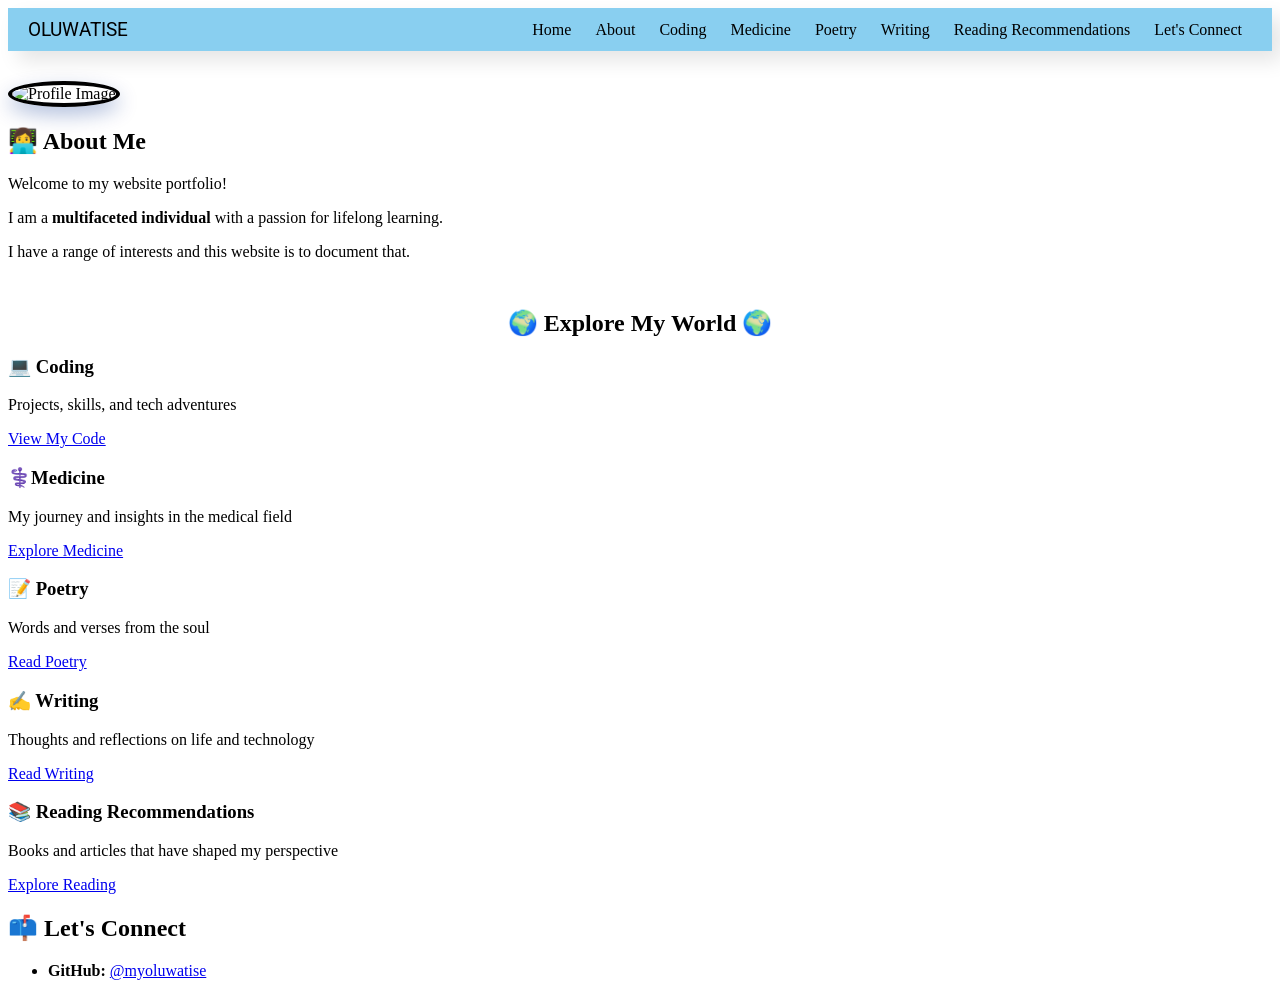
==== index.html @ 90bab813 "Update index.html" ====
<!DOCTYPE html>
<html lang="en">
<head>
    <meta charset="UTF-8">
    <meta name="viewport" content="width=device-width, initial-scale=1.0">
    <title>Oluwatise - Main Page</title>
    <link rel="stylesheet" href="oluwatise.style.css">
    <link rel="preconnect" href="https://fonts.googleapis.com">
    <link rel="preconnect" href="https://fonts.gstatic.com" crossorigin>
    <link href="https://fonts.googleapis.com/css2?family=Montserrat:ital,wght@0,100..900;1,100..900&family=Roboto:ital,wght@0,100..900;1,100..900&display=swap" rel="stylesheet">
    <meta name="description" content="personal website">
    <meta name="keywords" content="personal website, projects, education, work experience, frontend developer, skills, developer, frontend, reviews">
    <meta name="viewport" content="width=device-width, initial-scale=1.0">
    <meta property="og:title" content="Personal Website">
    <meta name="author" content="Oluwatise">
    <meta property="og:description" content="A single page HTML personal website">
    <meta property="og:type" content="website">
</head>
<body>

    <!-- Navigation Bar -->

<header class="top-header">
   <p id="name">OLUWATISE</p>
  <nav>
    <a href="#home">Home</a>
    <a href="#about">About</a>
    <a href="#coding">Coding</a>
    <a href="#medicine">Medicine</a>
    <a href="#poetry">Poetry</a>
    <a href="#writing">Writing</a>
    <a href="#reading">Reading Recommendations</a>
    <a href="#contact"> Let's Connect</a>
  </nav>
</header>


  <!-- Page Header -->
<div class="page-header" id="home">
    <img src="https://github.com/user-attachments/assets/3c02ab3e-4764-4dda-afa8-8bd44ec1426c" 
    alt="Profile Image" />
</div>


    <!-- About Me Section -->
<div class="content-card" id="about">
    <h2>👩‍💻 About Me</h2>
    <article>
        <p>Welcome to my website portfolio!</p>
        <p> I am a <strong>multifaceted individual</strong> with a passion for lifelong learning.</p>
            
        <p>I have a range of interests and this website is to document that.</p>
    </article>



<!-- Quick Links to Other Pages -->
<h2 id="explore">🌍 Explore My World 🌍</h2>

<div class="grid-container">
    <div class="grid-item" id="coding">
        <div class="card-icon"></div>
        <h3> 💻 Coding</h3>
        <p>Projects, skills, and tech adventures</p>
        <a href="coding.html" class="btn">View My Code</a>
    </div>

    <div class="grid-item">
        <div class="card-icon" id="medicine"></div>
         <h3>⚕️Medicine</h3>
        <p>My journey and insights in the medical field</p>            
        <a href="medicine.html" class="btn">Explore Medicine</a>
    </div>
        
    <div class="grid-item">
        <div class="card-icon" id="poetry"></div>
        <h3>📝 Poetry</h3>
        <p>Words and verses from the soul</p>
        <a href="poetry.html" class="btn">Read Poetry</a>
    </div>

    <div class="grid-item">
        <div class="card-icon" id="writing"></div>
        <h3>✍️ Writing</h3>
        <p>Thoughts and reflections on life and technology</p>
        <a href="writing.html" class="btn">Read Writing</a>
    </div>

    <div class="grid-item">
        <div class="card-icon" id="reading"></div>
        <h3>📚 Reading Recommendations</h3>
        <p>Books and articles that have shaped my perspective</p>
        <a href="reading.html" class="btn">Explore Reading</a>
    </div>
</div>

    <!-- Contact Section -->
    <div class="content-card" id="contact">
        <h2>📫 Let's Connect</h2>
        <ul>
            <li><strong>GitHub:</strong> <a href="https://github.com/myoluwatise">@myoluwatise</a></li>
        </ul>
    </div>
</body>
</html>
---- oluwatise.style.css ----
html{
    scroll-behavior: smooth;
}


/* styles the name in the header */
#name{
  font-size: 1.2rem;
  color: black;
  margin: 0; /* removes extra space */
  font-family: 'Roboto', sans-serif;
}


/* hover effect for name in header */
#name:hover{
  background-color: pink;
  transition: all 0.3s ease;
  padding: 0.5rem 0.5rem;
}

/* styles the top header containing name and nav */
.top-header{
  color: white;
  background-color: #89CFF0;
  display: flex;
  flex-direction: row; /* aligns items in a row */
  justify-content: space-between; /* pushes name to left, nav to right */
  align-items: center;
  padding: 10px 20px;
  position: sticky; 
  top: 0;
  z-index: 1000;
  flex-wrap: wrap;
  box-shadow: 10px 10px 20px rgba(0,0,0,0.1);
  /* border-bottom: 1px solid #000;  optional separator */
  transition: all 0.3s ease;
  opacity: 1;
  backdrop-filter: none; /* default: no blur */
}



/* moves nav to the right */
nav{
    text-align: right;
}

/* targets all the links in nav */
nav a{
  text-decoration: none;
  color: black;
  margin: 10px;
  white-space: nowrap; /*keeps them on one line */
}


/*selects all the <a> tags that are descendents of the <nav> element */
nav a:hover{
  padding: 0.5rem 0.5rem;
  background-color: pink;
  transition: all 0.3s ease;
  flex-wrap: nowrap;
  white-space: nowrap; /* forces all links to stay on 1 line */
}

#explore{
    text-align: center; 
    margin: 3rem 0 1rem;
}


/* styles the profile image in the page header */
.page-header img {
    width: 200px;
    height: 200px;
    border-radius: 50%;
    object-fit: cover;
    border: 4px solid black;
    margin-top: 30px;
    box-shadow: 0 8px 20px rgba(0, 48, 143, 0.3);
}
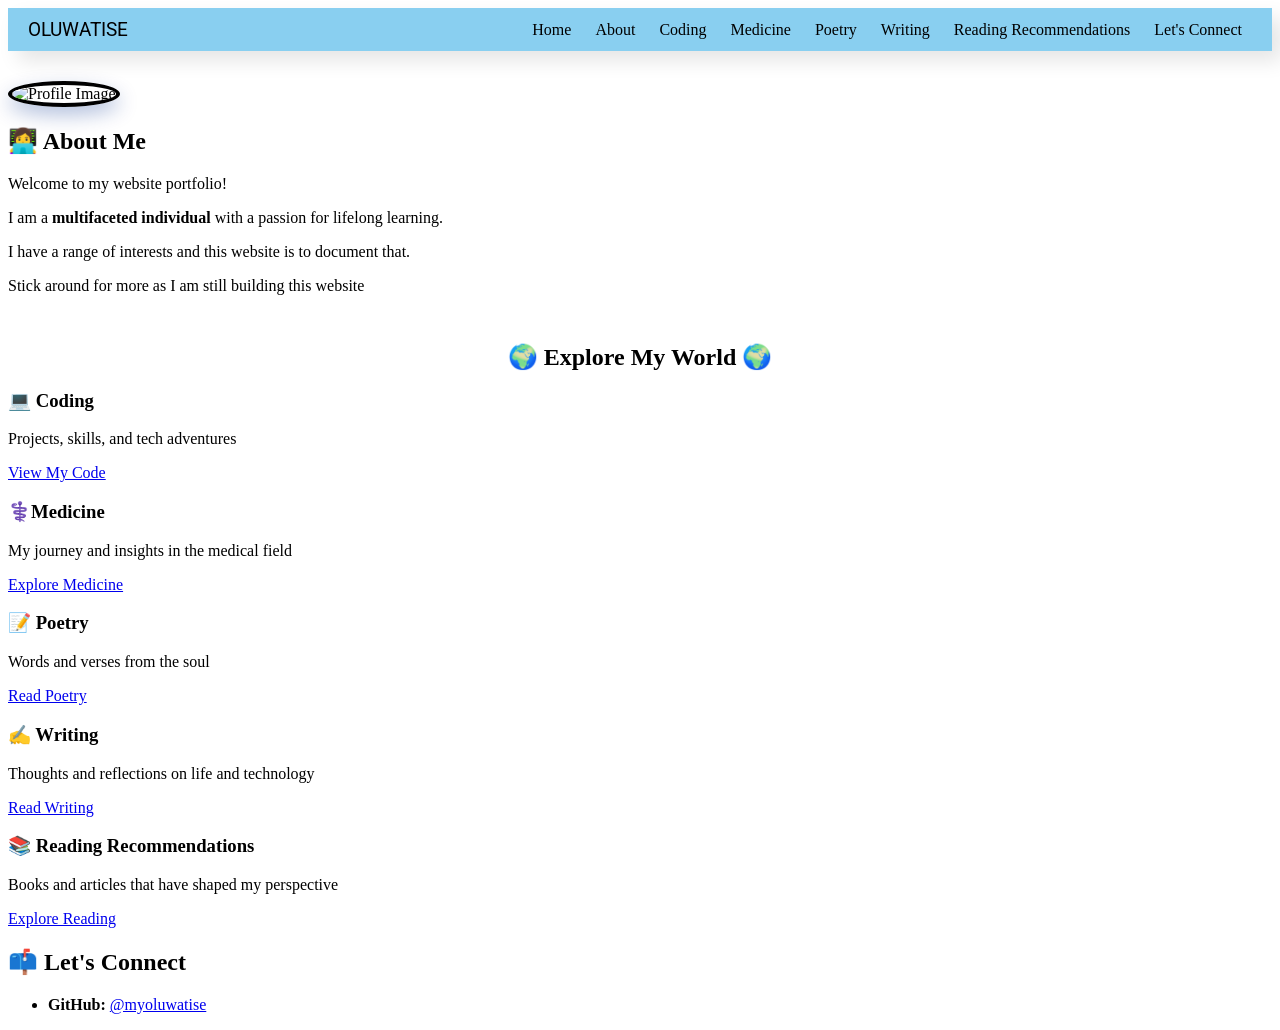
==== commit 8bb3edf2: "Update index.html" ====
--- a/index.html
+++ b/index.html
@@ -42,7 +42,7 @@
 </div>
 
 
-    <!-- About Me Section -->
+   <!-- About Me Section -->
 <div class="content-card" id="about">
     <h2>👩‍💻 About Me</h2>
     <article>
@@ -50,6 +50,7 @@
         <p> I am a <strong>multifaceted individual</strong> with a passion for lifelong learning.</p>
             
         <p>I have a range of interests and this website is to document that.</p>
+        <p>Stick around for more as I am still building this website</p>
     </article>
 
 
@@ -105,3 +106,4 @@
 </html>
 
 
+
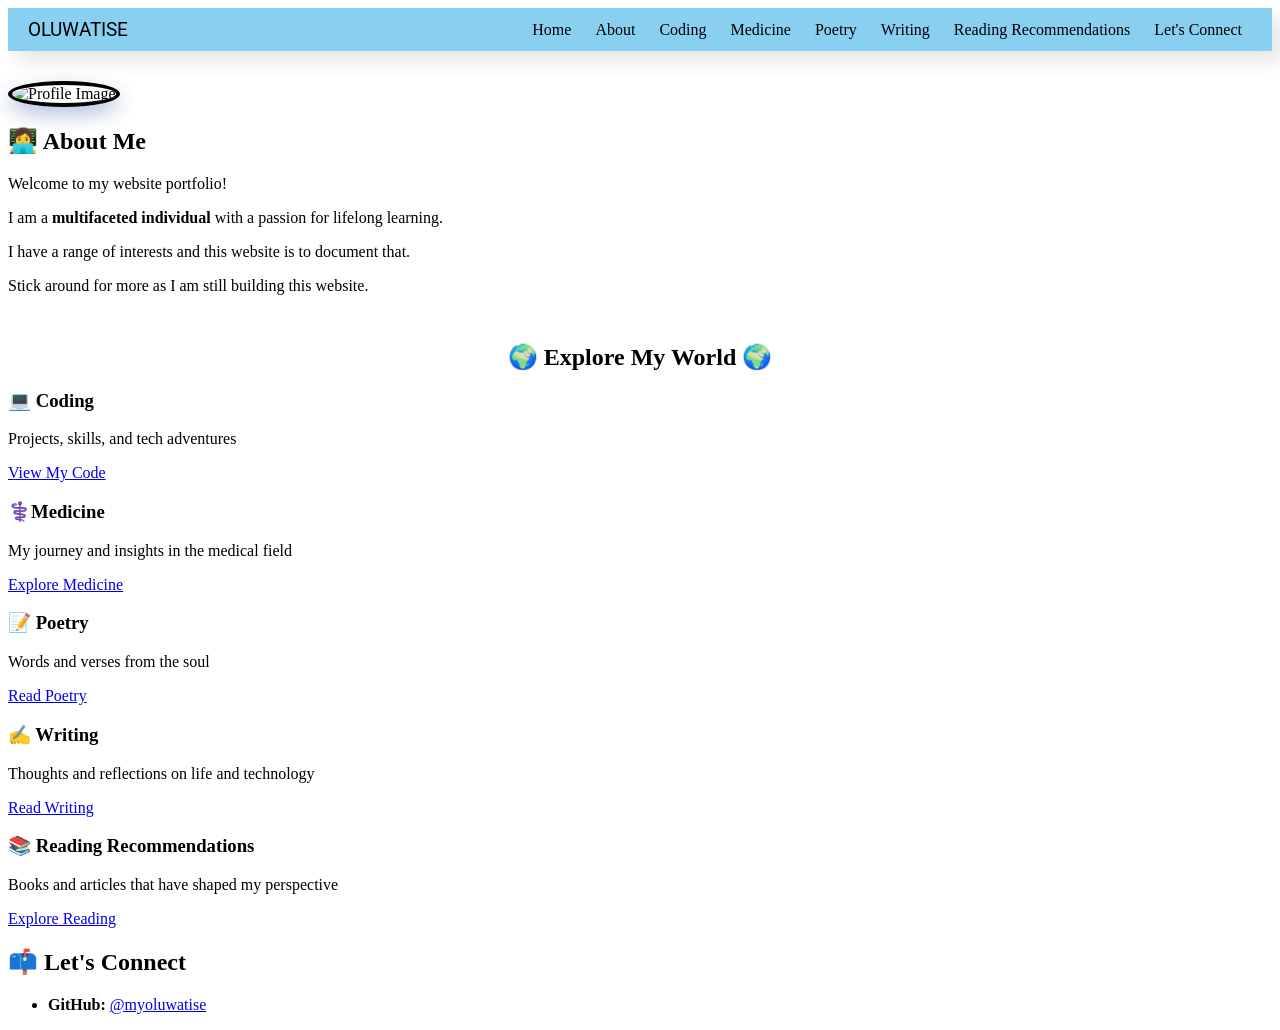
==== commit 3e8edb3a: "Update index.html" ====
--- a/index.html
+++ b/index.html
@@ -50,7 +50,7 @@
         <p> I am a <strong>multifaceted individual</strong> with a passion for lifelong learning.</p>
             
         <p>I have a range of interests and this website is to document that.</p>
-        <p>Stick around for more as I am still building this website</p>
+        <p>Stick around for more as I am still building this website.</p>
     </article>
 
 
@@ -107,3 +107,4 @@
 
 
 
+
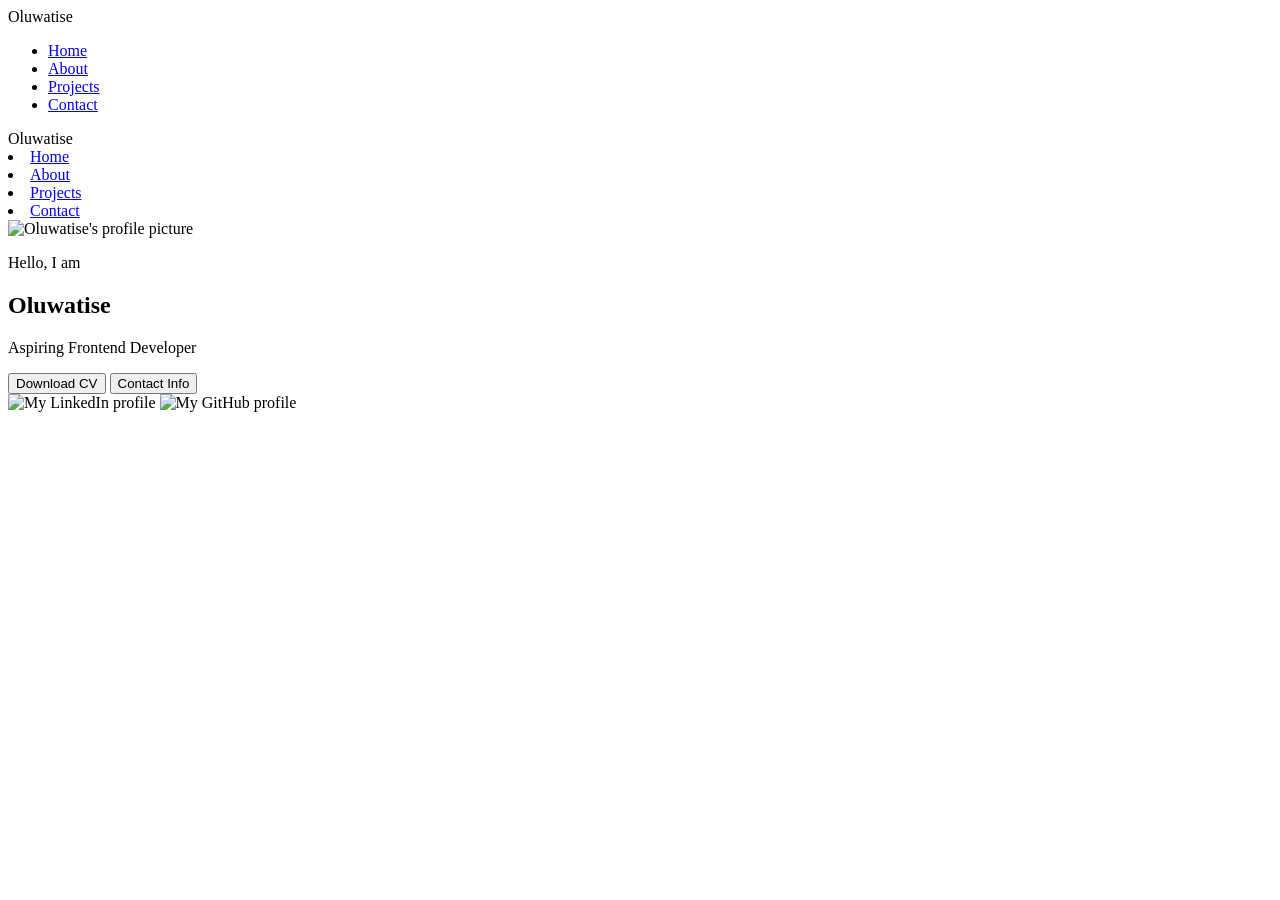
==== commit c744080a: "Update index.html" ====
--- a/index.html
+++ b/index.html
@@ -3,108 +3,79 @@
 <head>
     <meta charset="UTF-8">
     <meta name="viewport" content="width=device-width, initial-scale=1.0">
-    <title>Oluwatise - Main Page</title>
-    <link rel="stylesheet" href="oluwatise.style.css">
-    <link rel="preconnect" href="https://fonts.googleapis.com">
-    <link rel="preconnect" href="https://fonts.gstatic.com" crossorigin>
-    <link href="https://fonts.googleapis.com/css2?family=Montserrat:ital,wght@0,100..900;1,100..900&family=Roboto:ital,wght@0,100..900;1,100..900&display=swap" rel="stylesheet">
-    <meta name="description" content="personal website">
+    <title>My Oluwatise</title>
+     <meta name="description" content="personal website">
     <meta name="keywords" content="personal website, projects, education, work experience, frontend developer, skills, developer, frontend, reviews">
     <meta name="viewport" content="width=device-width, initial-scale=1.0">
     <meta property="og:title" content="Personal Website">
     <meta name="author" content="Oluwatise">
     <meta property="og:description" content="A single page HTML personal website">
     <meta property="og:type" content="website">
+    <link rel="stylesheet" href="portfolio.css"/>
+    <link rel="stylesheet" href="mediaqueries.css"/>
 </head>
-<body>
 
-    <!-- Navigation Bar -->
-
-<header class="top-header">
-   <p id="name">OLUWATISE</p>
-  <nav>
-    <a href="#home">Home</a>
-    <a href="#about">About</a>
-    <a href="#coding">Coding</a>
-    <a href="#medicine">Medicine</a>
-    <a href="#poetry">Poetry</a>
-    <a href="#writing">Writing</a>
-    <a href="#reading">Reading Recommendations</a>
-    <a href="#contact"> Let's Connect</a>
-  </nav>
-</header>
-
-
-  <!-- Page Header -->
-<div class="page-header" id="home">
-    <img src="https://github.com/user-attachments/assets/3c02ab3e-4764-4dda-afa8-8bd44ec1426c" 
-    alt="Profile Image" />
-</div>
-
-
-   <!-- About Me Section -->
-<div class="content-card" id="about">
-    <h2>👩‍💻 About Me</h2>
-    <article>
-        <p>Welcome to my website portfolio!</p>
-        <p> I am a <strong>multifaceted individual</strong> with a passion for lifelong learning.</p>
-            
-        <p>I have a range of interests and this website is to document that.</p>
-        <p>Stick around for more as I am still building this website.</p>
-    </article>
-
-
-
-<!-- Quick Links to Other Pages -->
-<h2 id="explore">🌍 Explore My World 🌍</h2>
-
-<div class="grid-container">
-    <div class="grid-item" id="coding">
-        <div class="card-icon"></div>
-        <h3> 💻 Coding</h3>
-        <p>Projects, skills, and tech adventures</p>
-        <a href="coding.html" class="btn">View My Code</a>
-    </div>
-
-    <div class="grid-item">
-        <div class="card-icon" id="medicine"></div>
-         <h3>⚕️Medicine</h3>
-        <p>My journey and insights in the medical field</p>            
-        <a href="medicine.html" class="btn">Explore Medicine</a>
-    </div>
+  <body>
+        <nav id="desktop-nav">
+            <div class="logo">Oluwatise</div>
+            <div>
+                <ul class="nav-links">
+                    <li><a href="#home">Home</a></li>
+                    <li><a href="#about">About</a></li>
+                    <li><a href="#projects">Projects</a></li>
+                    <li><a href="#contact">Contact</a></li>
+                </ul>
+            </div>
+        </nav>
+        <!-- Hamburger Menu for Mobile -->
+        <nav id="hamburger-nav">
+            <div class="logo">Oluwatise</div>
+            <div class="hamburger-menu">
+                <div class="hamburger-icon" onclick="toggleMenu()">
+                    <span></span> <!-- Hamburger lines -->
+                    <span></span>
+                    <span></span>
+                </div>
+                <div class="menu-links"> <!-- Links that will be opened when toggleMenu() function is called-->
+                    <li><a href="#home" onclick="toggleMenu()">Home</a></li>
+                    <li><a href="#about" onclick="toggleMenu()">About</a></li>
+                    <li><a href="#projects" onclick="toggleMenu()">Projects</a></li>
+                    <li><a href="#contact" onclick="toggleMenu()">Contact</a></li>
+                </div>
+            </div>
+        </nav>
+        <section id="profile">
+            <div class="section__pic-container">
+                <img src="./assets/Profile Image1.png" alt="Oluwatise's profile picture" />
+            </div>
+            <div class="section__text">
+                <p class="section__text_p1">Hello, I am</p>
+                <h1 class="text">Oluwatise</h1>
+                <p class="section__text_p2">Aspiring Frontend Developer</p>
+                <div class="btn-container">
+                    <button class="btn btn-color-2" onclick="window.open('./')">
+                    Download CV
+                    </button> <!-- Button to download resume -->
+                    
+                    <button class="btn btn-color-1" onclick="location.href='./#contact'">
+                        Contact Info
+                    </button> <!-- Button to navigate to contact section of website-->
+                </div>
+                <!-- Social media icons -->
+                    <div id="socials-container">
+                        <!-- LinkedIn -->
+                        <img src="./assets/linkedin.png" alt="My LinkedIn profile" 
+                        class="icon" onclick="location.href='https://www.linkedin.com/in/frontendfuel/'" />
+                        <!-- Github -->
+                        <img src="./assets/github.png" alt="My GitHub profile" 
+                        class="icon" onclick="location.href='https://github.com/myoluwatise'" />
+                    </div>
+            </div>
         
-    <div class="grid-item">
-        <div class="card-icon" id="poetry"></div>
-        <h3>📝 Poetry</h3>
-        <p>Words and verses from the soul</p>
-        <a href="poetry.html" class="btn">Read Poetry</a>
-    </div>
-
-    <div class="grid-item">
-        <div class="card-icon" id="writing"></div>
-        <h3>✍️ Writing</h3>
-        <p>Thoughts and reflections on life and technology</p>
-        <a href="writing.html" class="btn">Read Writing</a>
-    </div>
-
-    <div class="grid-item">
-        <div class="card-icon" id="reading"></div>
-        <h3>📚 Reading Recommendations</h3>
-        <p>Books and articles that have shaped my perspective</p>
-        <a href="reading.html" class="btn">Explore Reading</a>
-    </div>
-</div>
-
-    <!-- Contact Section -->
-    <div class="content-card" id="contact">
-        <h2>📫 Let's Connect</h2>
-        <ul>
-            <li><strong>GitHub:</strong> <a href="https://github.com/myoluwatise">@myoluwatise</a></li>
-        </ul>
-    </div>
-</body>
+        </section>
+        <script src="script.js"></script>
+  </body>
 </html>
 
 
 
-
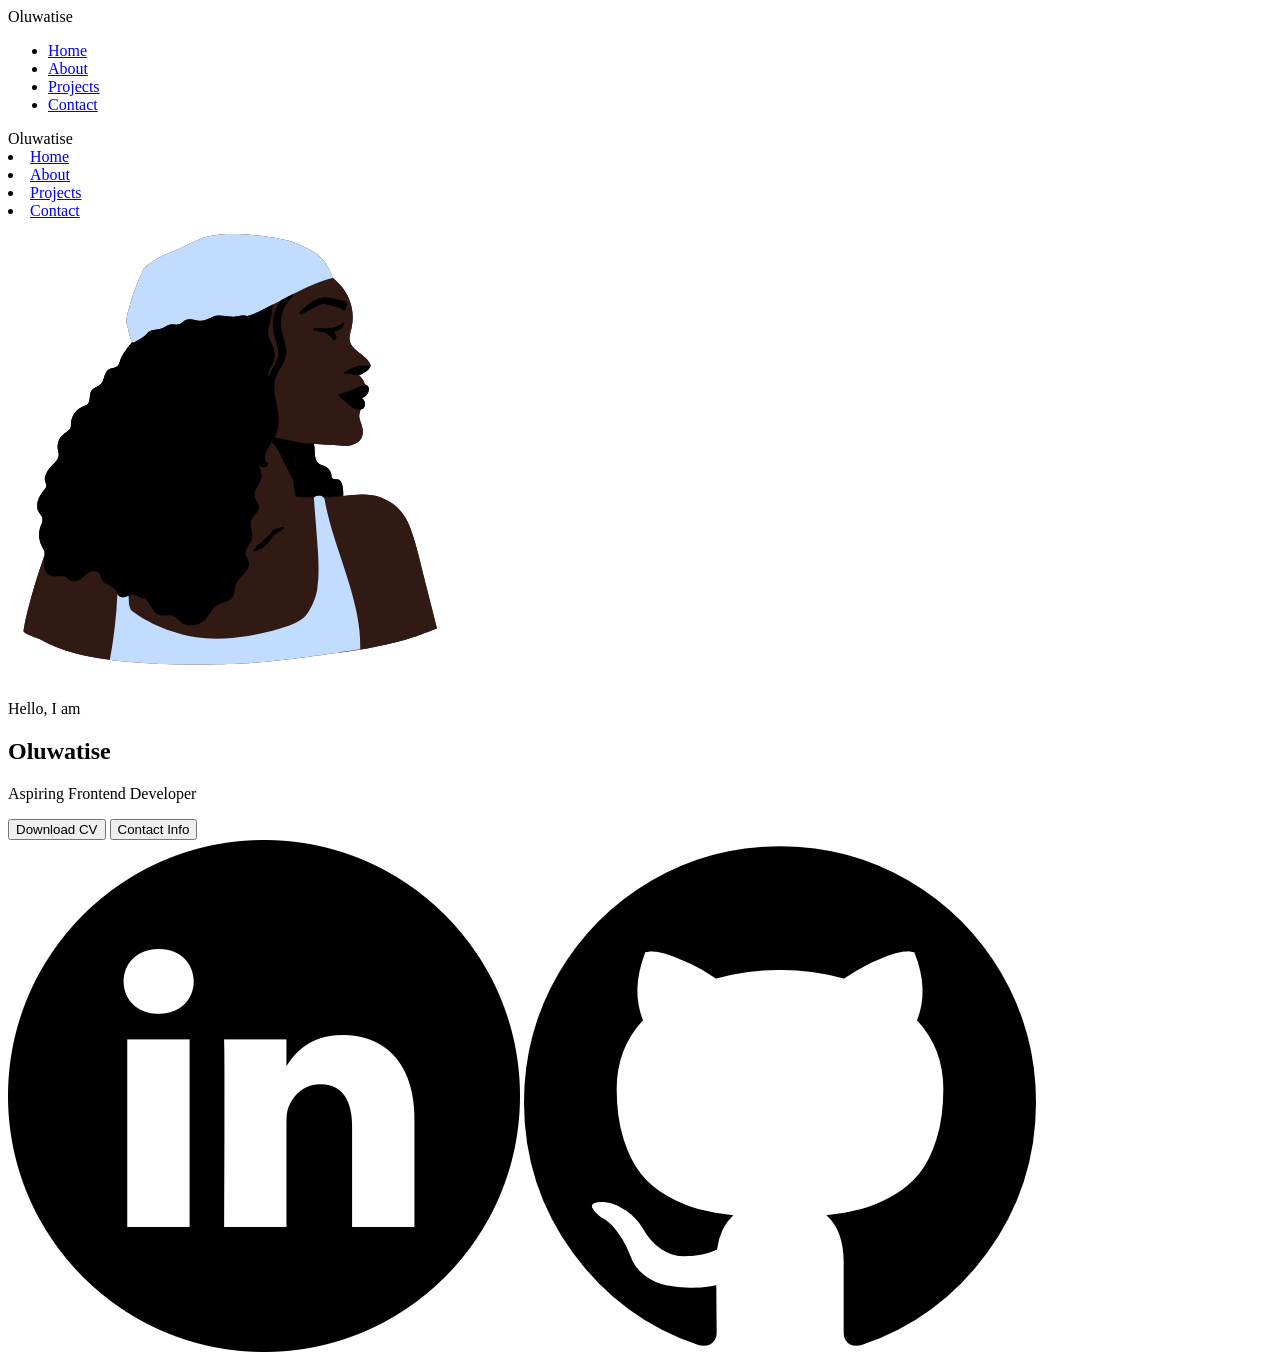
==== commit 468cc81f: "Update index.html" ====
--- a/index.html
+++ b/index.html
@@ -46,7 +46,7 @@
         </nav>
         <section id="profile">
             <div class="section__pic-container">
-                <img src="./assets/Profile Image1.png" alt="Oluwatise's profile picture" />
+                <img src="./assets/profile-pic.png" alt="Oluwatise's profile picture" />
             </div>
             <div class="section__text">
                 <p class="section__text_p1">Hello, I am</p>
@@ -79,3 +79,4 @@
 
 
 
+
--- a/mediaqueries.css
+++ b/mediaqueries.css
@@ -0,0 +1,8 @@
+@media screen and (max-width: 1200px){
+    #desktop-nav{
+        display: none; /*when screen size is less than 1200px, hide the desktop navigation bar*/
+    }
+    #hamburger-nav{
+        display: flex; /*when screen size is less than 1200px, show the hamburger navigation menu*/
+    }
+}
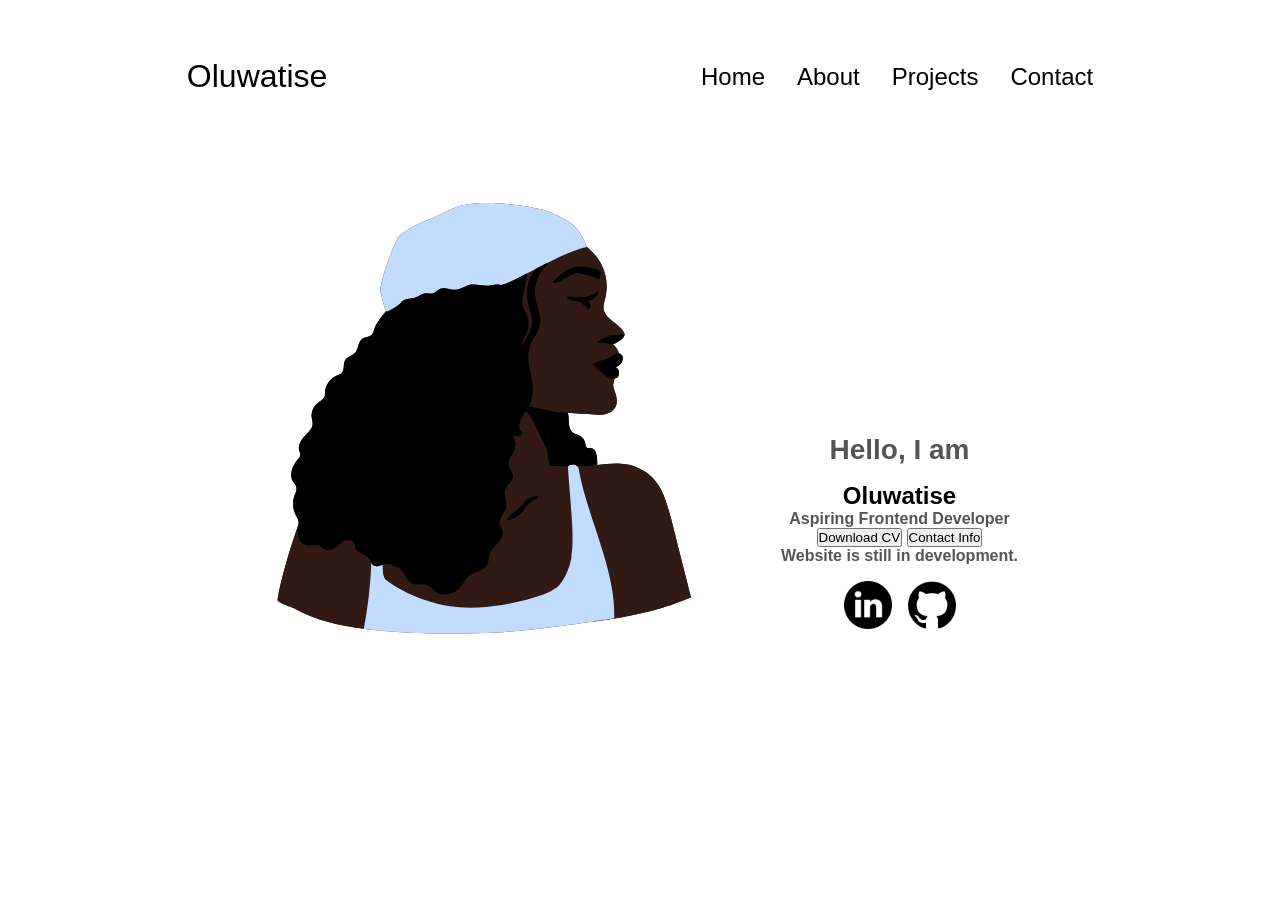
==== commit 0297d830: "Update index.html" ====
--- a/index.html
+++ b/index.html
@@ -61,6 +61,9 @@
                         Contact Info
                     </button> <!-- Button to navigate to contact section of website-->
                 </div>
+                
+                 <p>Website is still in development.</p>
+                
                 <!-- Social media icons -->
                     <div id="socials-container">
                         <!-- LinkedIn -->
@@ -80,3 +83,4 @@
 
 
 
+
--- a/portfolio.css
+++ b/portfolio.css
@@ -0,0 +1,238 @@
+
+/* Portfolio */
+
+/* Importing the Poppins font from Google Fonts */
+@import url('https://fonts.googleapis.com/css2?family=Poppins:wght@300;400;500;600&display=swap');
+
+
+/* Remove padding and margin, so only padding and margin I have specifically put will show */
+*{
+    margin: 0;
+    padding: 0;
+}
+
+/* Set the default font for the entire body to Poppins; see imported google fonts */
+body{
+    font-family: 'Poppins', sans-serif;
+}
+
+
+html{
+    scroll-behavior: smooth;
+}
+
+p{
+    color: rgb(85, 85, 85);
+
+}
+
+/*Transition */
+
+a, .btn{
+    transition: all 300ms ease; 
+}
+
+
+/*desktop navigation bar*/
+
+nav, .nav-links{
+    display: flex;
+}
+
+nav {
+    justify-content: space-around;
+    align-items: center;
+    height: 17vh; /* 17% of the viewport height */
+}
+
+.nav-links{
+    gap: 2rem;
+    list-style: none;
+    font-size: 1.5rem;
+}
+
+a{
+    color: black;
+    text-decoration: none;
+    text-decoration-color: white;
+}
+
+
+a:hover{
+    color: skyblue;
+    text-decoration: underline;
+    text-underline-offset: 1rem; /* Adjust the distance between the text and the underline */
+    text-decoration-color: rgb(135, 206, 235); /* Set the color of the underline */
+}
+
+.logo{
+    font-size: 2rem;
+}
+
+.logo:hover{
+    cursor: default; 
+}
+
+/*Hamburger navigation menu*/
+
+#hamburger-nav {
+    display: none; /* Hidden by default, shown on smaller screens */
+}
+
+.hamburger-menu{
+    position: relative;
+    display: inline-block;
+}
+
+.hamburger-icon{
+    display: flex;
+    flex-direction: column;
+    justify-content: space-between;
+    height: 20px;
+    width: 30px;
+    cursor: pointer;
+}
+
+/* Style for the three lines of the hamburger icon */
+.hamburger-icon span{
+    width: 100%;
+    height: 2px;
+    background-color: skyblue;
+    transition: all 0.3s ease-in-out; 
+}
+
+
+.menu-links{
+    position: absolute;
+    top: 100%;
+    right: 0%;
+    background-color: white;
+    width: fit-content;
+    max-height: 0;
+    overflow: hidden;
+    transition: all 0.3s ease-in-out;
+}
+
+
+.menu-links a{
+    display: block;
+    padding: 10px;
+    text-align: center;
+    font-size: 1.5rem;
+    color: black;
+    text-decoration: none;
+    transition: all 0.3s ease-in-out;
+}
+
+.menu-links li{
+    list-style: none; /* Remove bullet points from list items */
+}
+
+/* When the menu is open, set max-height to a large value to allow it to expand */
+.menu-links.open{
+    max-height: 300px;
+}
+
+
+.hamburger-icon.open span:first-child{
+    transform: rotate(45deg) translate(8px, 5px); /* Rotate the first line to form the top part of the "X" */
+}
+
+
+.hamburger-icon.open span:nth-child(2){
+    opacity: 0; /* Hide the middle line */
+}
+
+.hamburger-icon.open span:last-child{
+    transform: rotate(-45deg) translate(7px, -5px); /* Rotate the last line to form the bottom part of the "X" */
+}
+
+/* Conflicting code that was previously in the file, but I have removed it because it was causing issues with the hamburger menu functionality.
+.hamburger-icon span:first-child{
+    transform: none;
+}
+
+
+.hamburger-icon span:first-child{
+    opacity: 1; *Shows the middle line*
+}
+
+
+.hamburger-icon span:first-child{
+    transform: none;
+
+ */
+
+
+
+/* Sections */
+
+section{
+    padding-top: 4vh; /* Add padding to the top of each section to create space between the navigation bar and the content */
+    height: 96vh; /* Set the height of each section to 96% of the viewport height */
+    margin: 0 10rem;
+    box-sizing: border-box; /* Ensure padding and border are included in the total width and height */
+    min-height: fit-content; /* Allow sections to expand vertically if content exceeds the specified height and does not overlap each other */
+}
+
+
+.section-container{
+    display: flex;
+}
+
+
+/*Profile Section */
+
+#profile{
+    display: flex;
+    justify-content: center;
+    gap: 5rem;
+    height: 80vh;
+}
+
+
+.section__pic_container{
+    display: flex;
+    height: 400px;
+    width: 400px;
+    margin: auto 0;
+}
+
+
+.section__text{
+    align-self: center;
+    text-align: center;
+}
+
+
+.section__text p{
+    font-weight: 600;
+}
+
+
+.section__text_p1{
+    text-align: center;
+    font-size: 1.75rem;
+    margin-bottom: 1rem;
+
+}
+
+.title{
+    font-size: 3rem;
+    text-align: center;
+}
+
+
+#socials-container{
+    display: flex;
+    justify-content: center;
+    margin-top: 1rem;
+    gap: 1rem;
+}
+
+
+/*Icons*/
+.icon {
+    cursor: pointer;
+    height: 3rem;
+}
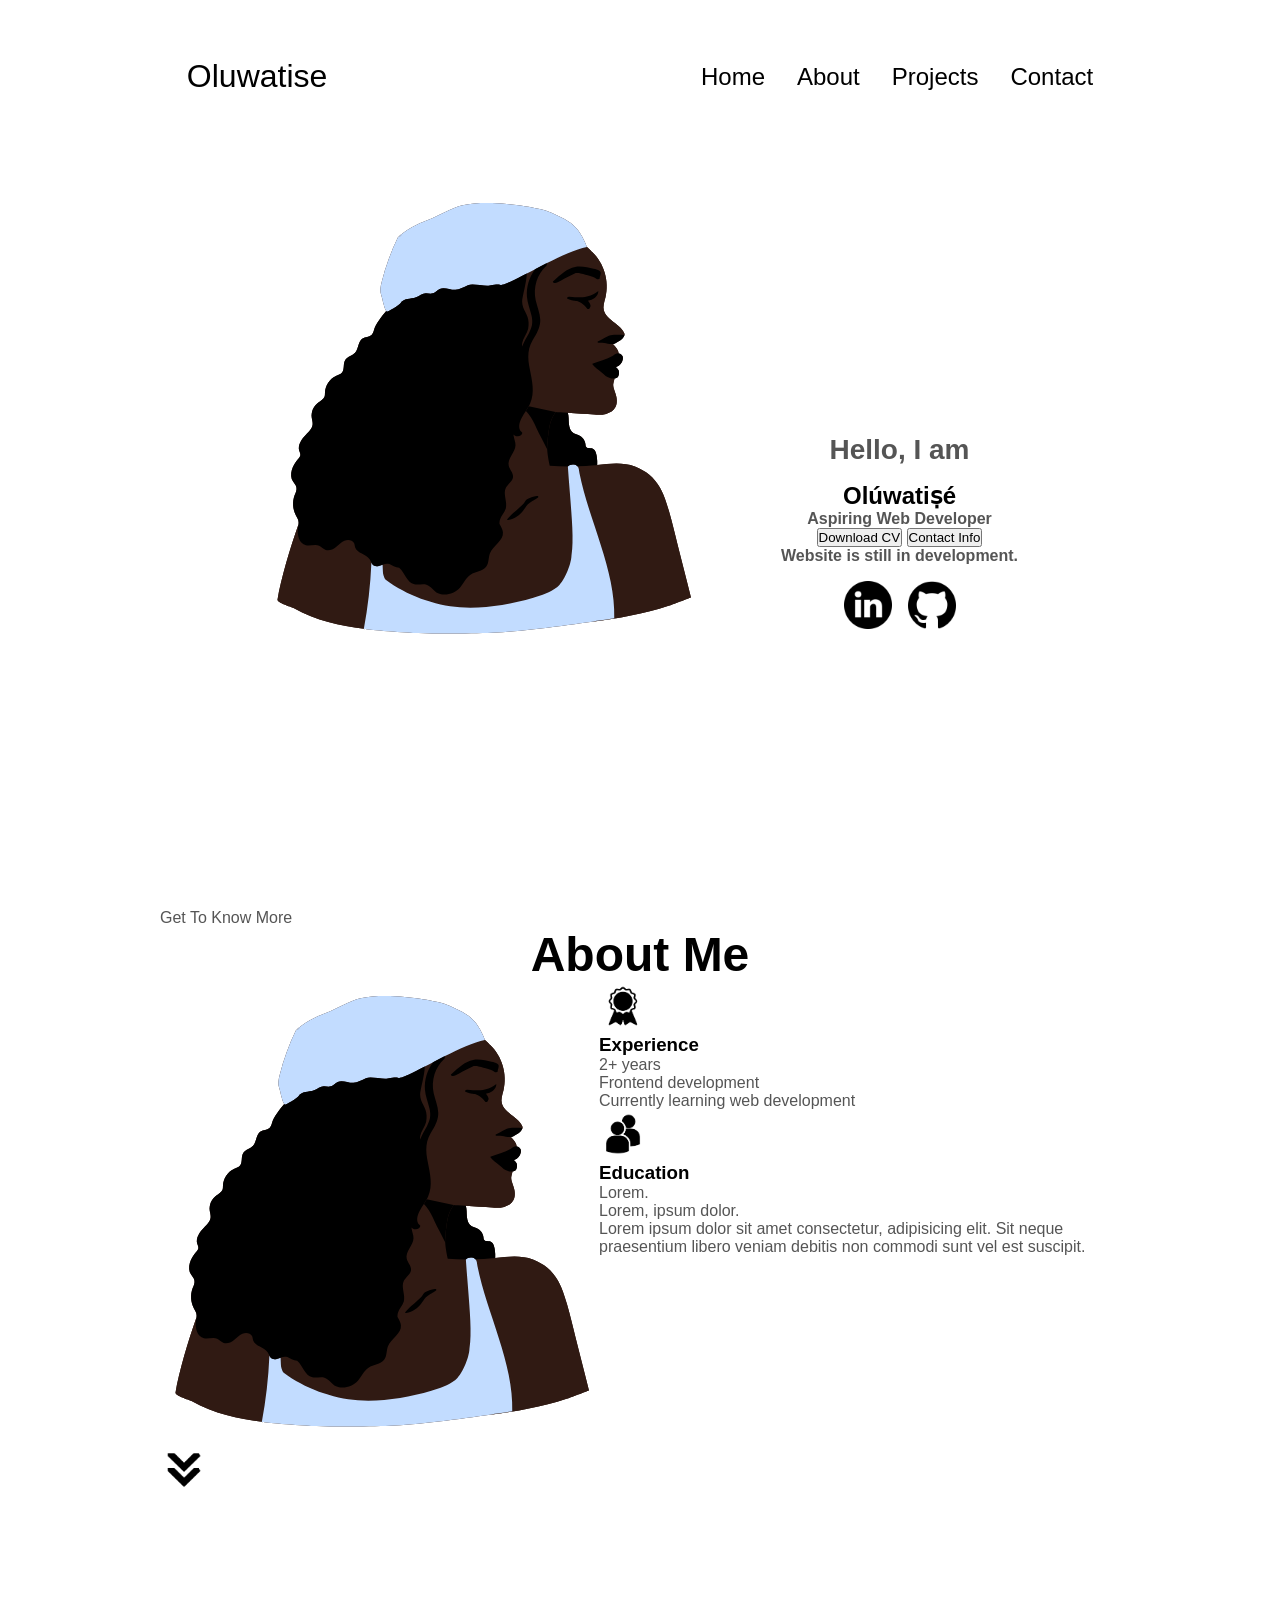
==== commit e1bf0d9a: "Update index.html" ====
--- a/index.html
+++ b/index.html
@@ -1,16 +1,10 @@
+
 <!DOCTYPE html>
 <html lang="en">
 <head>
     <meta charset="UTF-8">
     <meta name="viewport" content="width=device-width, initial-scale=1.0">
     <title>My Oluwatise</title>
-     <meta name="description" content="personal website">
-    <meta name="keywords" content="personal website, projects, education, work experience, frontend developer, skills, developer, frontend, reviews">
-    <meta name="viewport" content="width=device-width, initial-scale=1.0">
-    <meta property="og:title" content="Personal Website">
-    <meta name="author" content="Oluwatise">
-    <meta property="og:description" content="A single page HTML personal website">
-    <meta property="og:type" content="website">
     <link rel="stylesheet" href="portfolio.css"/>
     <link rel="stylesheet" href="mediaqueries.css"/>
 </head>
@@ -29,7 +23,7 @@
         </nav>
         <!-- Hamburger Menu for Mobile -->
         <nav id="hamburger-nav">
-            <div class="logo">Oluwatise</div>
+            <div class="logo">Olúwatiṣé</div>
             <div class="hamburger-menu">
                 <div class="hamburger-icon" onclick="toggleMenu()">
                     <span></span> <!-- Hamburger lines -->
@@ -50,8 +44,8 @@
             </div>
             <div class="section__text">
                 <p class="section__text_p1">Hello, I am</p>
-                <h1 class="text">Oluwatise</h1>
-                <p class="section__text_p2">Aspiring Frontend Developer</p>
+                <h1 class="text">Olúwatiṣé</h1>
+                <p class="section__text_p2">Aspiring Web Developer</p>
                 <div class="btn-container">
                     <button class="btn btn-color-2" onclick="window.open('./')">
                     Download CV
@@ -61,9 +55,7 @@
                         Contact Info
                     </button> <!-- Button to navigate to contact section of website-->
                 </div>
-                
-                 <p>Website is still in development.</p>
-                
+                <p id="web-in-progress">Website is still in development.</p>
                 <!-- Social media icons -->
                     <div id="socials-container">
                         <!-- LinkedIn -->
@@ -76,11 +68,37 @@
             </div>
         
         </section>
+        
+        <section id="about">
+    <p class="section__text__p1">Get To Know More</p>
+    <h1 class="title">About Me</h1>
+    <div class="section-container">
+        <!-- Left side: Profile Image -->
+        <div class="section__pic-container">
+            <img src="./assets/profile-pic.png" alt="Profile picture" class="about-pic"/>
+        </div>
+        
+        <!-- Right side: Experience & Education -->
+        <div class="about-details-container">
+            <div class="about-containers">
+                <div class="details-container">
+                    <img src="./assets/experience.png" alt="Experience icon" class="icon">
+                    <h3>Experience</h3>
+                    <p>2+ years<br/> Frontend development <br/> Currently learning web development </p>
+                </div>
+                <div class="details-container">
+                    <img src="./assets/education.png" alt="Education icon" class="icon">
+                    <h3>Education</h3>
+                    <p>Lorem.<br/>Lorem, ipsum dolor.</p>
+                </div>
+            </div>
+            <div class="text-container">
+                <p>Lorem ipsum dolor sit amet consectetur, adipisicing elit. Sit neque praesentium libero veniam debitis non commodi sunt vel est suscipit.</p>
+            </div>
+        </div>
+    </div>
+    <img src="./assets/arrow.png" alt="Arrow icon" class="icon arrow" onclick="location.href='./#experience'"/>
+</section>
         <script src="script.js"></script>
   </body>
 </html>
-
-
-
-
-
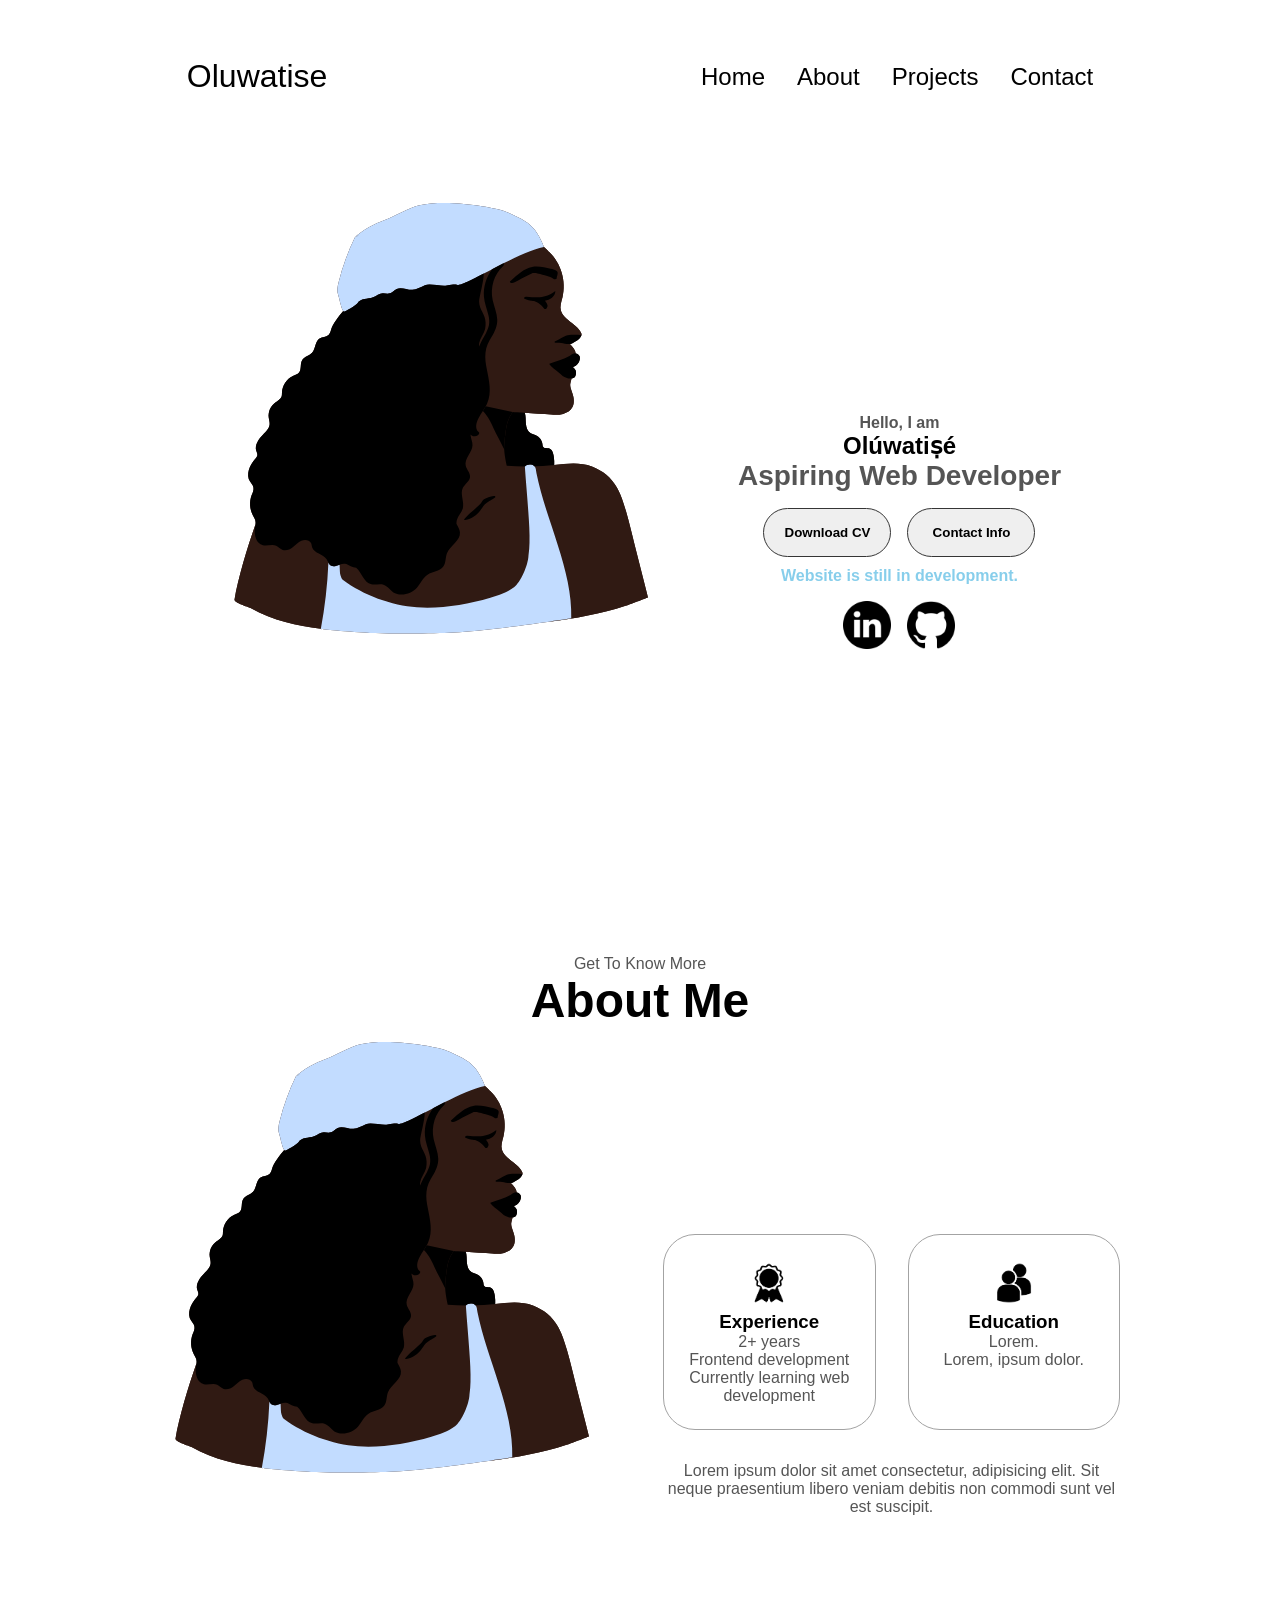
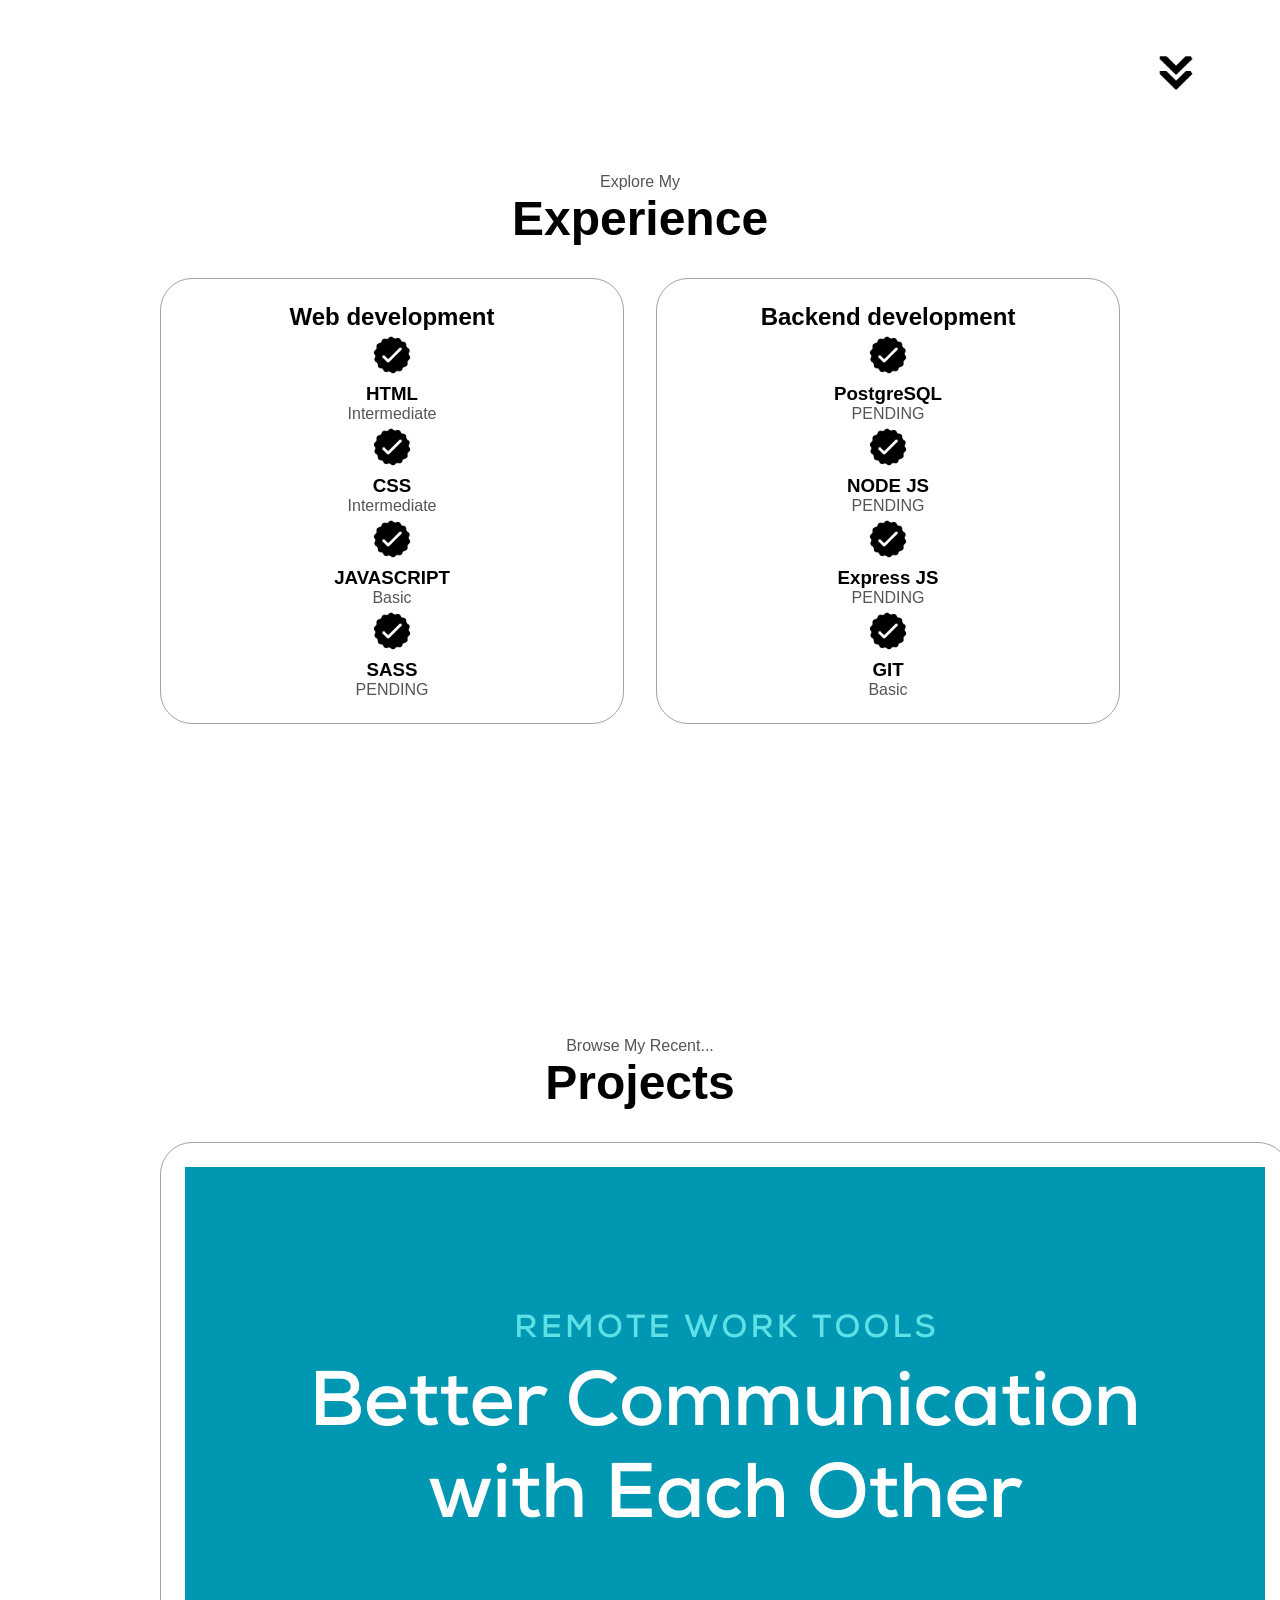
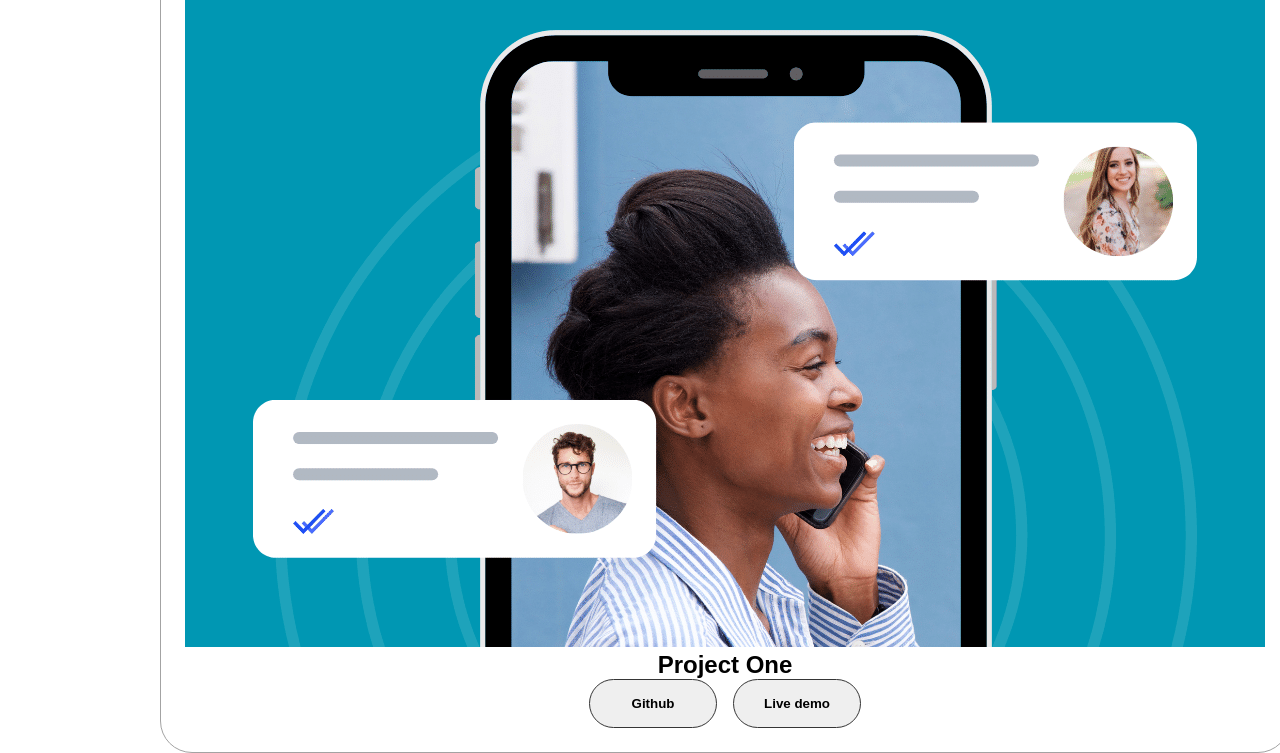
==== commit 08124b3b: "Update index.html" ====
--- a/index.html
+++ b/index.html
@@ -1,4 +1,3 @@
-
 <!DOCTYPE html>
 <html lang="en">
 <head>
@@ -9,7 +8,7 @@
     <link rel="stylesheet" href="mediaqueries.css"/>
 </head>
 
-  <body>
+  <body id="home">
         <nav id="desktop-nav">
             <div class="logo">Oluwatise</div>
             <div>
@@ -38,6 +37,7 @@
                 </div>
             </div>
         </nav>
+
         <section id="profile">
             <div class="section__pic-container">
                 <img src="./assets/profile-pic.png" alt="Oluwatise's profile picture" />
@@ -60,7 +60,7 @@
                     <div id="socials-container">
                         <!-- LinkedIn -->
                         <img src="./assets/linkedin.png" alt="My LinkedIn profile" 
-                        class="icon" onclick="location.href='https://www.linkedin.com/in/frontendfuel/'" />
+                        class="icon" onclick="location.href='https://www.linkedin.com/in/myoluwatise/'" />
                         <!-- Github -->
                         <img src="./assets/github.png" alt="My GitHub profile" 
                         class="icon" onclick="location.href='https://github.com/myoluwatise'" />
@@ -99,6 +99,142 @@
     </div>
     <img src="./assets/arrow.png" alt="Arrow icon" class="icon arrow" onclick="location.href='./#experience'"/>
 </section>
+    <section id="experience">
+        <p class="section__text_p1">Explore My</p>
+        <h1 class="title">Experience</h1>
+        <div class="experience-details-container"></div>
+            <div class="about-containers">
+                <div class="details-container">
+                    <h2 class="experience-sub-title">Web development</h2>
+                    <div class="article-container">
+                        <article>
+                            <img src="./assets/checkmark.png" alt="experience icon" class="icon"/>
+                            <div>
+                                <h3>HTML</h3>
+                                <p>Intermediate</p>
+                            </div>
+                        </article>
+
+                         <article>
+                            <img src="./assets/checkmark.png" alt="experience icon" class="icon"/>
+                            <div>
+                                <h3>CSS</h3>
+                                <p>Intermediate</p>
+                            </div>
+                        </article> 
+
+                        <article>
+                            <img src="./assets/checkmark.png" alt="experience icon" class="icon"/>
+                            <div>
+                                <h3>JAVASCRIPT</h3>
+                                <p>Basic</p>
+                            </div>
+                        </article>
+
+                         <article>
+                            <img src="./assets/checkmark.png" alt="experience icon" class="icon"/>
+                            <div>
+                                <h3>SASS</h3>
+                                <p>PENDING</p>
+                            </div>
+                        </article>
+                    </div>
+                </div>
+        
+
+            <div class="details-container">
+                    <h2 class="experience-sub-title">Backend development</h2>
+                    <div class="article-container">
+                        <article>
+                            <img src="./assets/checkmark.png" alt="experience icon" class="icon"/>
+                            <div>
+                                <h3>PostgreSQL</h3>
+                                <p>PENDING</p>
+                            </div>
+                        </article>
+
+                         <article>
+                            <img src="./assets/checkmark.png" alt="experience icon" class="icon"/>
+                            <div>
+                                <h3>NODE JS</h3>
+                                <p>PENDING</p>
+                            </div>
+                        </article> 
+                        <article>
+                            <img src="./assets/checkmark.png" alt="experience icon" class="icon"/>
+                            <div>
+                                <h3>Express JS</h3>
+                                <p>PENDING</p>
+                            </div>
+                        </article>
+
+                         <article>
+                            <img src="./assets/checkmark.png" alt="experience icon" class="icon"/>
+                            <div>
+                                <h3>GIT</h3>
+                                <p>Basic</p>
+                            </div>
+                        </article>
+                    </div>
+        </div>
+        </div>
+         <img src="./assets/arrow.png" alt="Arrow icon" class="icon arrow" onclick="location.href='./#experience'"/>
+    </section>
+
+    <section id="projects">
+        <p class="section__text_p1">Browse My Recent...</p>
+        <h1 class="title">Projects</h1>
+        <div class="experience-details-container">
+            <div class="about-containers">
+            <div class="details-container color-container">
+                <div class="article-container">
+                    <img src="./assets/project-1.png" alt="Project 1" class="project-img"/>
+                </div>
+                <h2 class="experience-sub-title project-title">Project One</h2>
+                <div class="btn-container">
+                    <button class="btn btn-color-2 project-btn" onclick="location. href='https://github.com/myoluwatise/oluwatise'">
+                        Github
+                    </button>
+                    <button class="btn btn-color-1 project-btn" onclick="location. href='https://github.com/myoluwatise/oluwatise'">
+                        Live demo
+                    </button>
+                    </button>
+                </div>
+            </div>
+               <div class="details-container color-container">
+                <div class="article-container">
+                    <img src="./assets/project-2.png" alt="Project 2" class="project-img"/>
+                </div>
+                <h2 class="experience-sub-title project-title">Project Two</h2>
+                <div class="btn-container">
+                    <button class="btn btn-color-2 project-btn" onclick="location. href='https://github.com/myoluwatise/oluwatise'">
+                        Github
+                    </button>
+                    <button class="btn btn-color-1 project-btn" onclick="location. href='https://github.com/myoluwatise/oluwatise'">
+                        Live demo
+                    </button>
+                    </button>
+                </div>
+            </div>
+               <div class="details-container color-container">
+                <div class="article-container">
+                    <img src="./assets/project-3.png" alt="Project 3" class="project-img"/>
+                </div>
+                <h2 class="experience-sub-title project-title">Project Three</h2>
+                <div class="btn-container">
+                    <button class="btn btn-color-2 project-btn" onclick="location. href='https://github.com/myoluwatise/oluwatise'">
+                        Github
+                    </button>
+                    <button class="btn btn-color-1 project-btn" onclick="location. href='https://github.com/myoluwatise/oluwatise'">
+                        Live demo
+                    </button>
+                    </button>
+                </div>
+            </div> 
+        </div>
+        </div>
+        <img src="./assets/arrow.png" alt="Arrow icon" class="icon arrow" onclick="location.href='./#projects'"/>
+    </section>
         <script src="script.js"></script>
   </body>
 </html>
--- a/portfolio.css
+++ b/portfolio.css
@@ -1,5 +1,4 @@
-
-/* Portfolio */
+/* Portfolio Styles */
 
 /* Importing the Poppins font from Google Fonts */
 @import url('https://fonts.googleapis.com/css2?family=Poppins:wght@300;400;500;600&display=swap');
@@ -209,8 +208,11 @@
     font-weight: 600;
 }
 
-
 .section__text_p1{
+    text-align: center;
+}
+
+.section__text_p2{
     text-align: center;
     font-size: 1.75rem;
     margin-bottom: 1rem;
@@ -230,9 +232,124 @@
     gap: 1rem;
 }
 
+
+#socials-container img:hover{
+    filter: invert(67%) sepia(89%) saturate(323%) hue-rotate(156deg) brightness(92%) contrast(96%); /*Makes image skyblue; color property does not work on images */
+}
 
 /*Icons*/
 .icon {
     cursor: pointer;
     height: 3rem;
 }
+
+
+/*Buttons */
+.btn-container{
+    display: flex;
+    justify-content: center;
+    gap: 1rem;
+}
+
+.btn{
+    font-weight: 600;
+    transition: all 300ms ease;
+    padding: 1rem;
+    width: 8rem;
+    border-radius: 3rem;
+}
+
+.btn-color-1, .btn-color-2{
+    border: rgb(53, 53,53) 0.1rem solid;
+
+}
+
+/*contact info button*/
+.btn-color-1:hover{
+   cursor: pointer;
+   background: black;
+   color: skyblue;
+   transform: scale(1.2);
+   transform-origin: left center;
+}
+
+/*download button*/
+.btn-color-2:hover{
+   cursor: pointer;
+   background: black;
+   color: skyblue;
+   transform: scale(1.2);
+   transform-origin: right center;
+}
+
+
+/*About Section*/
+
+#about{
+    position: relative;
+    display: flex;
+    align-items: center;
+    justify-content: center;
+    text-align: center;
+    flex-direction: column;
+}
+
+.about-containers{
+    gap: 2rem;
+    margin-bottom: 2rem;
+    margin-top: 2rem;
+}
+
+.about-details-container{
+    justify-content: center;
+    flex-direction: column;
+}
+
+.about-containers, .about-details-container{
+    display: flex;
+
+}
+
+.about-pic {
+    border-radius: 2rem;
+
+}
+
+
+/* Changes arrow to be absolute on page */
+.arrow{
+    position: absolute;
+    right: -5rem;
+    bottom: 2.5rem;
+}
+
+
+.details-container{
+    padding: 1.5rem;
+    flex: 1;
+    background: white;
+    border-radius: 2rem;
+    border: rgb(53, 53,53) 0.1rem solid;
+    border-color: rgb(163, 163, 163);
+    text-align: center;
+
+}
+
+
+.section-container{
+    gap: 4rem;
+    height: 80%;
+}
+
+.section__pic_container{
+    height:   400px;
+    width:   400px;
+    margin: auto 0;
+
+}
+
+/* To show the website is still in development*/
+#web-in-progress{
+    margin-top: 10px;
+    color: skyblue;
+}
